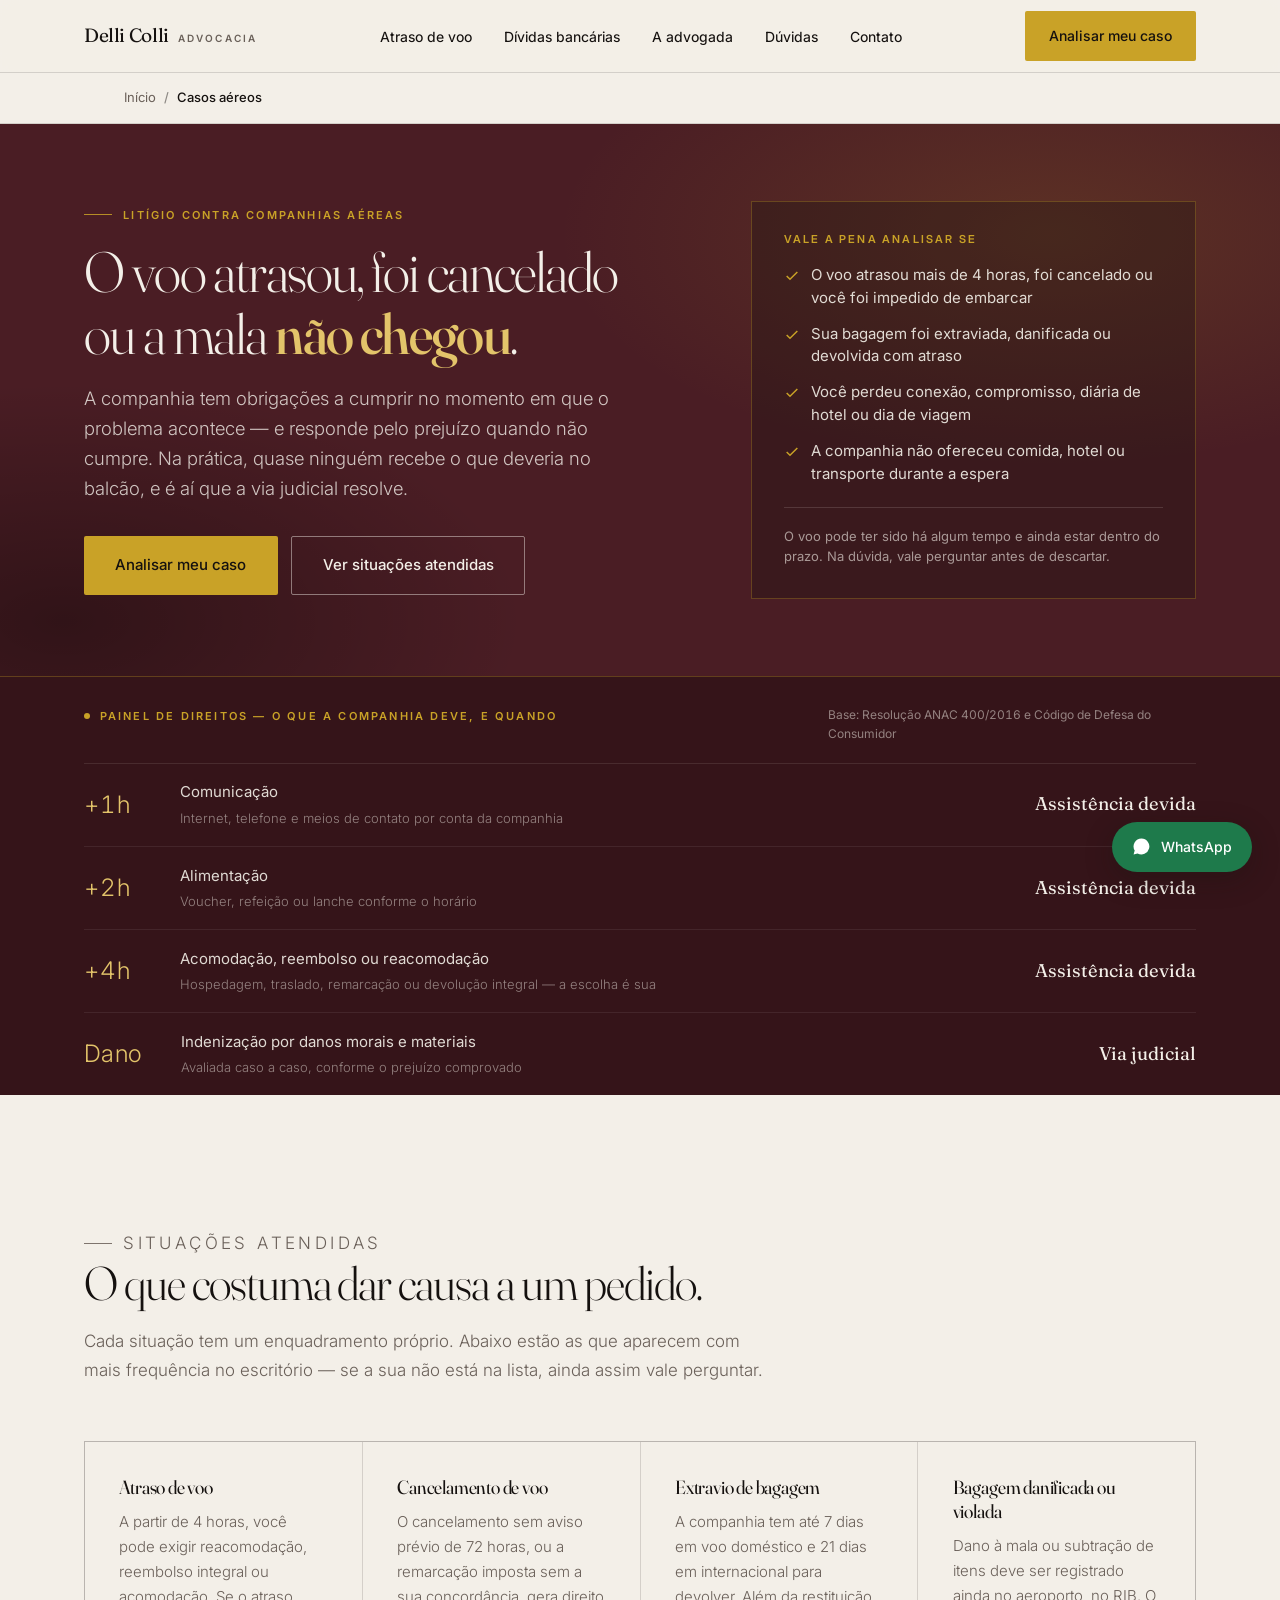
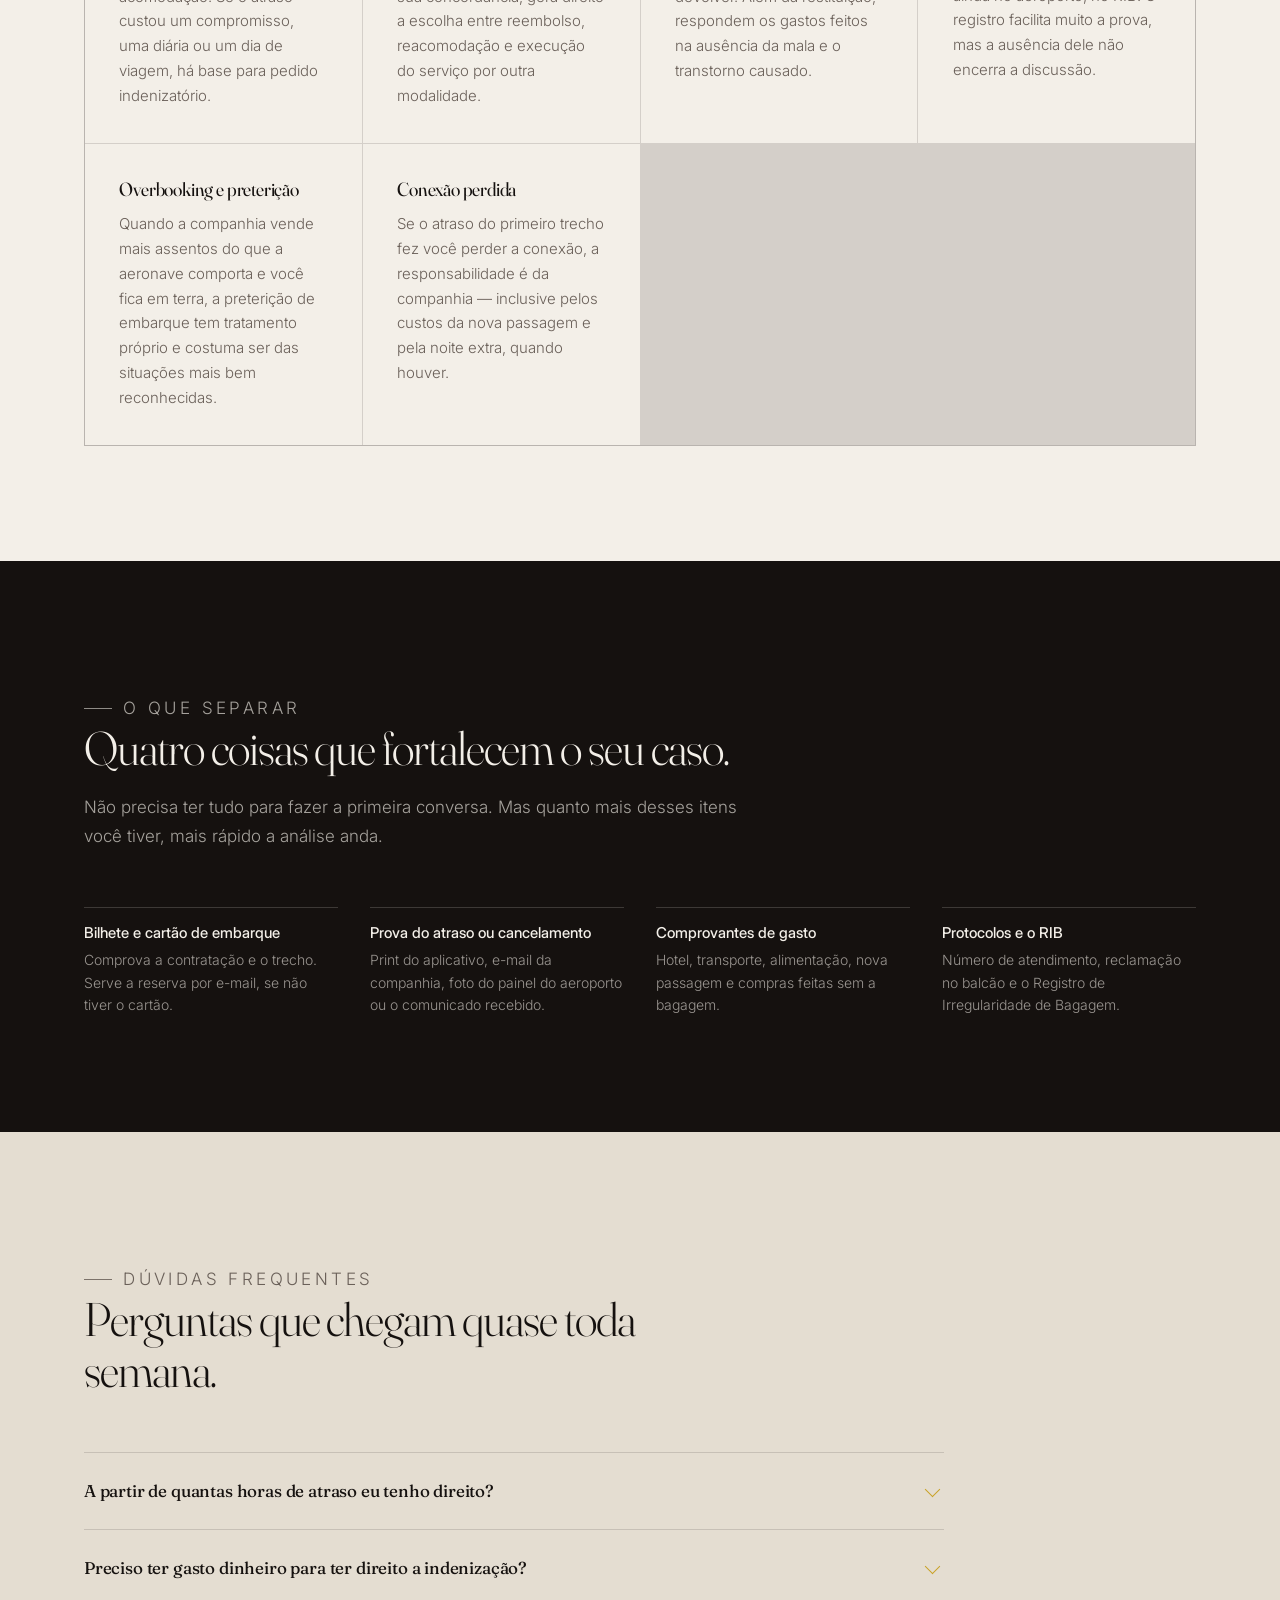
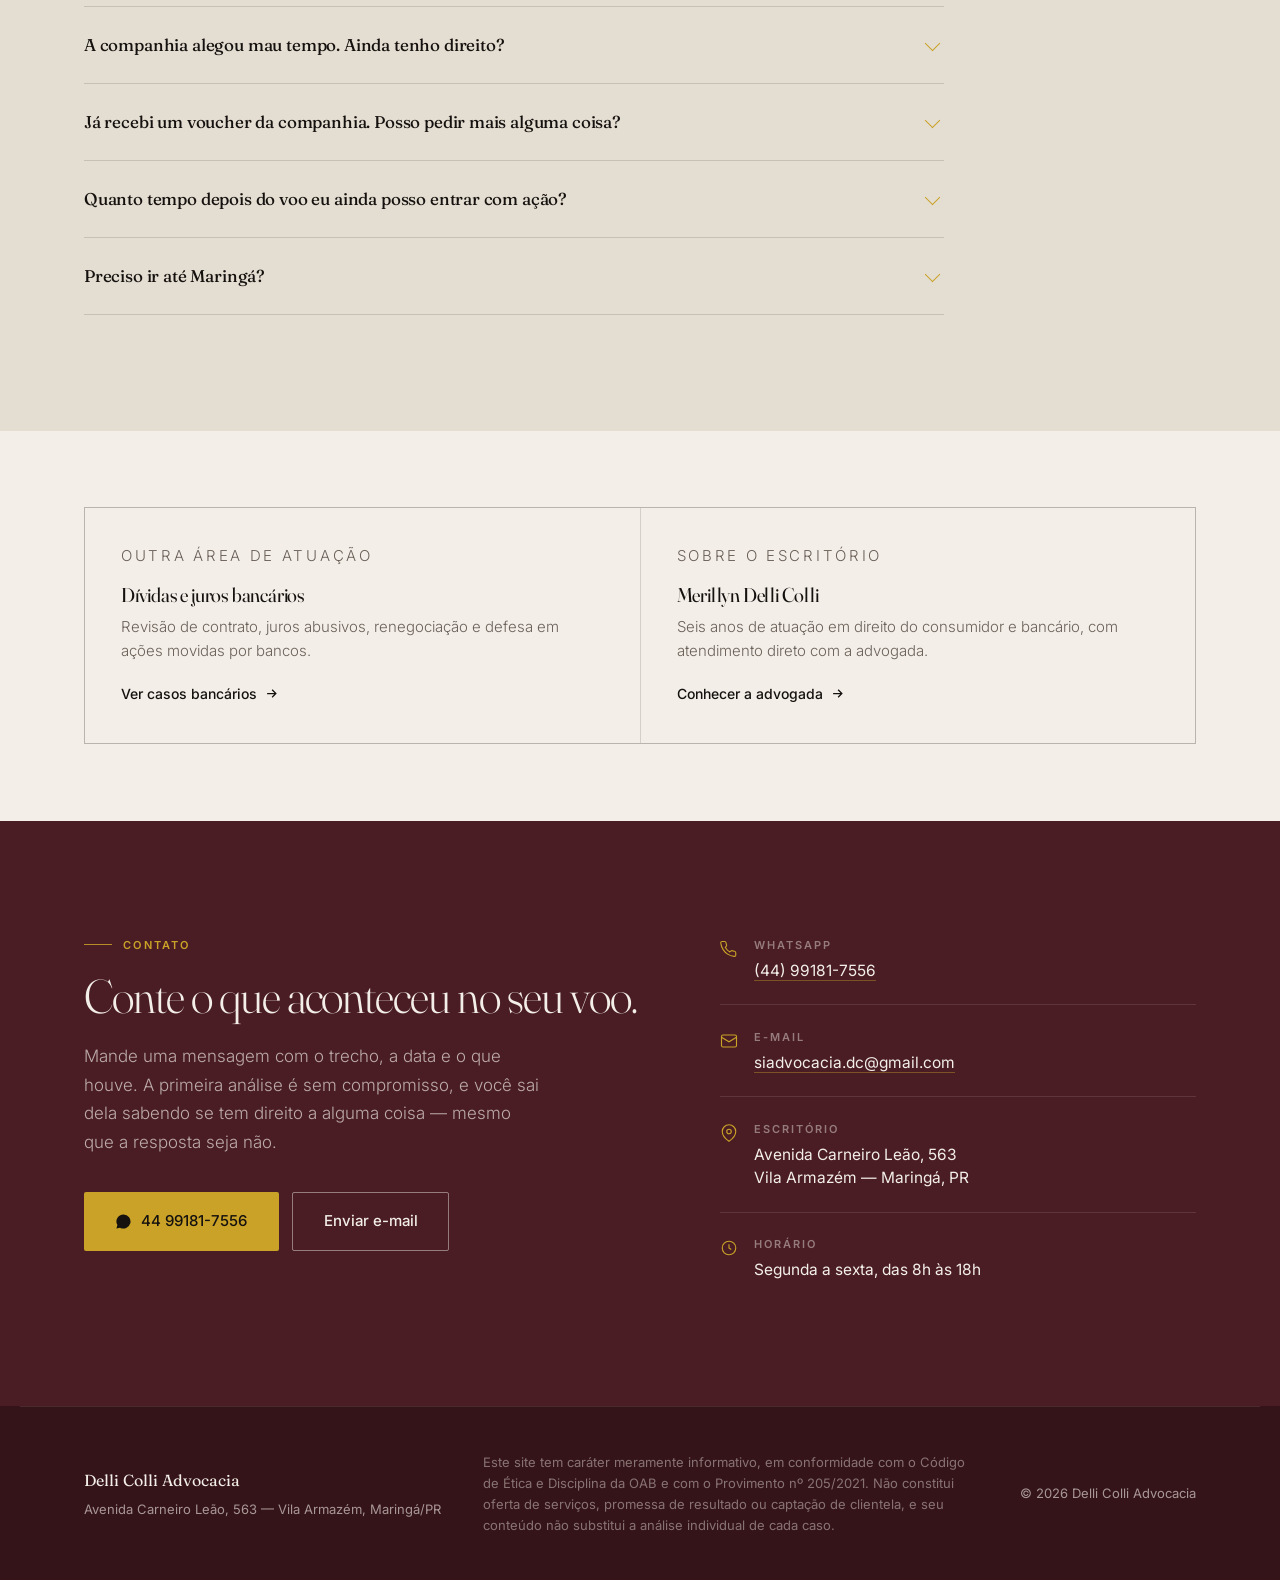
==== atraso-de-voo.html @ 61c3d4c2 "Site institucional Delli Colli Advocacia Site estático de três páginas, sem build e sem dependências" ====
<!DOCTYPE html>
<html lang="pt-BR">
<head>
<meta charset="utf-8">
<meta name="viewport" content="width=device-width, initial-scale=1">
<title>Indenização por Atraso de Voo e Bagagem Extraviada — Delli Colli Advocacia</title>
<meta name="description" content="Voo atrasado, cancelado, overbooking ou bagagem extraviada? Saiba a que você tem direito e como pedir indenização. Atendimento em todo o Brasil.">
<meta name="robots" content="index, follow">
<link rel="icon" type="image/svg+xml" href="assets/favicon.svg">
<link rel="canonical" href="https://dellicolliadvocacia.com.br/atraso-de-voo.html">

<meta property="og:type" content="website">
<meta property="og:locale" content="pt_BR">
<meta property="og:title" content="Indenização por Atraso de Voo — Delli Colli Advocacia">
<meta property="og:description" content="Voo atrasado, cancelado ou bagagem extraviada. Saiba a que você tem direito.">
<meta property="og:image" content="assets/merillyn-retrato.jpg">

<link rel="preconnect" href="https://fonts.googleapis.com">
<link rel="preconnect" href="https://fonts.gstatic.com" crossorigin>
<link href="https://fonts.googleapis.com/css2?family=Fraunces:ital,opsz,wght@0,9..144,300;0,400;0,500;0,600;1,9..144,400&family=Inter:wght@300;400;500;600&display=swap" rel="stylesheet">
<link rel="stylesheet" href="assets/style.css">

<script type="application/ld+json">
{
  "@context": "https://schema.org",
  "@type": "Service",
  "serviceType": "Indenização por atraso de voo, cancelamento e extravio de bagagem",
  "provider": {
    "@type": "LegalService",
    "name": "Delli Colli Advocacia",
    "telephone": "+5544991817556",
    "email": "siadvocacia.dc@gmail.com",
    "address": {
      "@type": "PostalAddress",
      "streetAddress": "Avenida Carneiro Leão, 563 — Vila Armazém",
      "addressLocality": "Maringá",
      "addressRegion": "PR",
      "addressCountry": "BR"
    }
  },
  "areaServed": "BR"
}
</script>
<script type="application/ld+json">
{
  "@context": "https://schema.org",
  "@type": "FAQPage",
  "mainEntity": [
    {"@type":"Question","name":"A partir de quantas horas de atraso eu tenho direito?",
     "acceptedAnswer":{"@type":"Answer","text":"A assistência material é escalonada: 1 hora para meios de comunicação, 2 horas para alimentação e 4 horas para acomodação, transporte, reembolso integral ou reacomodação, conforme a Resolução ANAC 400/2016."}},
    {"@type":"Question","name":"Preciso ter gasto dinheiro para ter direito a indenização?",
     "acceptedAnswer":{"@type":"Answer","text":"Não necessariamente. Gastos comprovados embasam o pedido de danos materiais, mas o dano moral é analisado pelo transtorno em si, como perda de compromisso, noite em aeroporto ou viagem encurtada."}},
    {"@type":"Question","name":"A companhia alegou mau tempo. Ainda tenho direito?",
     "acceptedAnswer":{"@type":"Answer","text":"A alegação de mau tempo não afasta automaticamente a responsabilidade. É preciso verificar se o aeroporto estava efetivamente fechado no período e se outras companhias operaram normalmente."}}
  ]
}
</script>
</head>
<body>

<a class="skip" href="#main">Ir para o conteúdo</a>

<!-- ============================ NAV ============================ -->
<header class="nav" id="nav">
  <div class="wrap nav__in">
    <a class="brand" href="index.html">
      <span class="brand__mark">Delli Colli</span>
      <span class="brand__sub">Advocacia</span>
    </a>

    <nav aria-label="Navegação principal">
      <ul class="nav__links" id="navLinks">
        <li><a href="atraso-de-voo.html" aria-current="page">Atraso de voo</a></li>
        <li><a href="dividas-bancarias.html">Dívidas bancárias</a></li>
        <li><a href="index.html#sobre">A advogada</a></li>
        <li><a href="#duvidas">Dúvidas</a></li>
        <li><a href="#contato">Contato</a></li>
      </ul>
    </nav>

    <a class="btn btn--brass nav__cta" href="https://wa.me/5544991817556?text=Ol%C3%A1%21%20Tive%20problema%20com%20um%20voo%20e%20gostaria%20de%20uma%20an%C3%A1lise." target="_blank" rel="noopener">Analisar meu caso</a>

    <button class="nav__toggle" id="navToggle" aria-expanded="false" aria-controls="navLinks">
      <svg width="16" height="16" viewBox="0 0 24 24" fill="none" stroke="currentColor" stroke-width="2" aria-hidden="true"><path d="M3 6h18M3 12h18M3 18h18"/></svg>
      Menu
    </button>
  </div>
</header>

<!-- ========================= TRILHA ========================= -->
<nav class="crumb" aria-label="Trilha de navegação">
  <div class="wrap">
    <ol>
      <li><a href="index.html">Início</a></li>
      <li aria-current="page">Casos aéreos</li>
    </ol>
  </div>
</nav>

<main id="main">

<!-- ========================== HERO ========================== -->
<section class="subhero">
  <div class="wrap subhero__in">
    <div>
      <p class="eyebrow">Litígio contra companhias aéreas</p>
      <h1>O voo atrasou, foi cancelado ou a mala <em>não chegou</em>.</h1>
      <p class="subhero__lede">
        A companhia tem obrigações a cumprir no momento em que o problema acontece —
        e responde pelo prejuízo quando não cumpre. Na prática, quase ninguém recebe
        o que deveria no balcão, e é aí que a via judicial resolve.
      </p>
      <div class="subhero__actions">
        <a class="btn btn--brass btn--lg" href="https://wa.me/5544991817556?text=Ol%C3%A1%21%20Tive%20problema%20com%20um%20voo%20e%20gostaria%20de%20uma%20an%C3%A1lise." target="_blank" rel="noopener">
          Analisar meu caso
        </a>
        <a class="btn btn--ghost-light btn--lg" href="#situacoes">Ver situações atendidas</a>
      </div>
    </div>

    <aside class="checkcard">
      <h2>Vale a pena analisar se</h2>
      <ul>
        <li>
          <svg viewBox="0 0 24 24" fill="none" stroke="currentColor" stroke-width="2.2" aria-hidden="true"><path d="M20 6 9 17l-5-5"/></svg>
          <span>O voo atrasou mais de 4 horas, foi cancelado ou você foi impedido de embarcar</span>
        </li>
        <li>
          <svg viewBox="0 0 24 24" fill="none" stroke="currentColor" stroke-width="2.2" aria-hidden="true"><path d="M20 6 9 17l-5-5"/></svg>
          <span>Sua bagagem foi extraviada, danificada ou devolvida com atraso</span>
        </li>
        <li>
          <svg viewBox="0 0 24 24" fill="none" stroke="currentColor" stroke-width="2.2" aria-hidden="true"><path d="M20 6 9 17l-5-5"/></svg>
          <span>Você perdeu conexão, compromisso, diária de hotel ou dia de viagem</span>
        </li>
        <li>
          <svg viewBox="0 0 24 24" fill="none" stroke="currentColor" stroke-width="2.2" aria-hidden="true"><path d="M20 6 9 17l-5-5"/></svg>
          <span>A companhia não ofereceu comida, hotel ou transporte durante a espera</span>
        </li>
      </ul>
      <p class="checkcard__foot">
        O voo pode ter sido há algum tempo e ainda estar dentro do prazo. Na dúvida,
        vale perguntar antes de descartar.
      </p>
    </aside>
  </div>
</section>

<!-- ==================== PAINEL DE DIREITOS ==================== -->
<section class="board" aria-labelledby="boardTitle">
  <div class="wrap board__in">
    <div class="board__head">
      <p class="board__title" id="boardTitle">Painel de direitos — o que a companhia deve, e quando</p>
      <p class="board__note">Base: Resolução ANAC 400/2016 e Código de Defesa do Consumidor</p>
    </div>
    <ul class="board__rows">
      <li class="board__row">
        <span class="board__time">+1h</span>
        <span class="board__what">Comunicação
          <small>Internet, telefone e meios de contato por conta da companhia</small>
        </span>
        <span class="board__val">Assistência devida</span>
      </li>
      <li class="board__row">
        <span class="board__time">+2h</span>
        <span class="board__what">Alimentação
          <small>Voucher, refeição ou lanche conforme o horário</small>
        </span>
        <span class="board__val">Assistência devida</span>
      </li>
      <li class="board__row">
        <span class="board__time">+4h</span>
        <span class="board__what">Acomodação, reembolso ou reacomodação
          <small>Hospedagem, traslado, remarcação ou devolução integral — a escolha é sua</small>
        </span>
        <span class="board__val">Assistência devida</span>
      </li>
      <li class="board__row">
        <span class="board__time">Dano</span>
        <span class="board__what">Indenização por danos morais e materiais
          <small>Avaliada caso a caso, conforme o prejuízo comprovado</small>
        </span>
        <span class="board__val">Via judicial</span>
      </li>
    </ul>
  </div>
</section>

<!-- ====================== SITUAÇÕES ====================== -->
<section class="section section--bone" id="situacoes">
  <div class="wrap">
    <div class="section__head reveal">
      <p class="eyebrow eyebrow--dark">Situações atendidas</p>
      <h2>O que costuma dar causa a um pedido.</h2>
      <p>
        Cada situação tem um enquadramento próprio. Abaixo estão as que aparecem com
        mais frequência no escritório — se a sua não está na lista, ainda assim vale perguntar.
      </p>
    </div>

    <div class="cases">
      <article class="case reveal">
        <h3>Atraso de voo</h3>
        <p>
          A partir de 4 horas, você pode exigir reacomodação, reembolso integral ou
          acomodação. Se o atraso custou um compromisso, uma diária ou um dia de
          viagem, há base para pedido indenizatório.
        </p>
      </article>
      <article class="case reveal">
        <h3>Cancelamento de voo</h3>
        <p>
          O cancelamento sem aviso prévio de 72 horas, ou a remarcação imposta sem a
          sua concordância, gera direito a escolha entre reembolso, reacomodação e
          execução do serviço por outra modalidade.
        </p>
      </article>
      <article class="case reveal">
        <h3>Extravio de bagagem</h3>
        <p>
          A companhia tem até 7 dias em voo doméstico e 21 dias em internacional para
          devolver. Além da restituição, respondem os gastos feitos na ausência da
          mala e o transtorno causado.
        </p>
      </article>
      <article class="case reveal">
        <h3>Bagagem danificada ou violada</h3>
        <p>
          Dano à mala ou subtração de itens deve ser registrado ainda no aeroporto,
          no RIB. O registro facilita muito a prova, mas a ausência dele não encerra
          a discussão.
        </p>
      </article>
      <article class="case reveal">
        <h3>Overbooking e preterição</h3>
        <p>
          Quando a companhia vende mais assentos do que a aeronave comporta e você
          fica em terra, a preterição de embarque tem tratamento próprio e costuma
          ser das situações mais bem reconhecidas.
        </p>
      </article>
      <article class="case reveal">
        <h3>Conexão perdida</h3>
        <p>
          Se o atraso do primeiro trecho fez você perder a conexão, a responsabilidade
          é da companhia — inclusive pelos custos da nova passagem e pela noite
          extra, quando houver.
        </p>
      </article>
    </div>
  </div>
</section>

<!-- ====================== DOCUMENTOS ====================== -->
<section class="section section--ink">
  <div class="wrap">
    <div class="section__head reveal">
      <p class="eyebrow">O que separar</p>
      <h2>Quatro coisas que fortalecem o seu caso.</h2>
      <p>
        Não precisa ter tudo para fazer a primeira conversa. Mas quanto mais desses
        itens você tiver, mais rápido a análise anda.
      </p>
    </div>

    <div class="docs">
      <article class="doc reveal">
        <h3>Bilhete e cartão de embarque</h3>
        <p>Comprova a contratação e o trecho. Serve a reserva por e-mail, se não tiver o cartão.</p>
      </article>
      <article class="doc reveal">
        <h3>Prova do atraso ou cancelamento</h3>
        <p>Print do aplicativo, e-mail da companhia, foto do painel do aeroporto ou o comunicado recebido.</p>
      </article>
      <article class="doc reveal">
        <h3>Comprovantes de gasto</h3>
        <p>Hotel, transporte, alimentação, nova passagem e compras feitas sem a bagagem.</p>
      </article>
      <article class="doc reveal">
        <h3>Protocolos e o RIB</h3>
        <p>Número de atendimento, reclamação no balcão e o Registro de Irregularidade de Bagagem.</p>
      </article>
    </div>
  </div>
</section>

<!-- ========================= DÚVIDAS ========================= -->
<section class="section section--dim" id="duvidas">
  <div class="wrap">
    <div class="section__head reveal">
      <p class="eyebrow eyebrow--dark">Dúvidas frequentes</p>
      <h2>Perguntas que chegam quase toda semana.</h2>
    </div>

    <div class="faq reveal">
      <details>
        <summary>A partir de quantas horas de atraso eu tenho direito?</summary>
        <div class="faq__a">
          <p>
            A assistência material é escalonada: a partir de 1 hora, meios de comunicação;
            a partir de 2 horas, alimentação; a partir de 4 horas, acomodação e transporte,
            além da opção entre reembolso integral e reacomodação em outro voo.
          </p>
          <p>
            A indenização por danos é discutida à parte e depende do prejuízo concreto
            que o atraso causou a você.
          </p>
        </div>
      </details>

      <details>
        <summary>Preciso ter gasto dinheiro para ter direito a indenização?</summary>
        <div class="faq__a">
          <p>
            Não necessariamente. Gastos comprovados embasam o pedido de danos materiais,
            mas o dano moral é analisado pelo transtorno em si — perder um compromisso,
            passar a noite no aeroporto, chegar com a viagem encurtada.
          </p>
        </div>
      </details>

      <details>
        <summary>A companhia alegou mau tempo. Ainda tenho direito?</summary>
        <div class="faq__a">
          <p>
            A alegação de mau tempo não afasta automaticamente a responsabilidade. É
            preciso verificar se o aeroporto estava de fato fechado naquele período e
            se as demais companhias operaram normalmente no mesmo horário.
          </p>
          <p>
            Essa checagem é feita na análise do caso, e com frequência a justificativa
            não se sustenta.
          </p>
        </div>
      </details>

      <details>
        <summary>Já recebi um voucher da companhia. Posso pedir mais alguma coisa?</summary>
        <div class="faq__a">
          <p>
            Em regra sim. O voucher costuma cobrir a assistência material devida no
            momento — alimentação, hotel —, o que é diferente da reparação pelo prejuízo
            que o problema causou. Aceitar o voucher não significa ter dado quitação.
          </p>
          <p>
            Já a assinatura de um termo de acordo é outra história, e vale levar o
            documento para a análise.
          </p>
        </div>
      </details>

      <details>
        <summary>Quanto tempo depois do voo eu ainda posso entrar com ação?</summary>
        <div class="faq__a">
          <p>
            O prazo varia conforme a natureza do voo e o fundamento do pedido — há
            entendimentos distintos para voos nacionais e internacionais, e alguns
            prazos são curtos.
          </p>
          <p>
            Na primeira conversa conseguimos dizer se o seu caso ainda está em tempo.
          </p>
        </div>
      </details>

      <details>
        <summary>Preciso ir até Maringá?</summary>
        <div class="faq__a">
          <p>
            Não. O escritório atende clientes de todo o Brasil e a maior parte dessas
            ações tramita de forma eletrônica. Documentos e assinaturas são resolvidos
            digitalmente.
          </p>
        </div>
      </details>
    </div>
  </div>
</section>

<!-- ===================== OUTRA ÁREA ===================== -->
<section class="section section--bone section--tight">
  <div class="wrap">
    <div class="swap reveal">
      <a href="dividas-bancarias.html">
        <p class="swap__tag">Outra área de atuação</p>
        <h3>Dívidas e juros bancários</h3>
        <p>
          Revisão de contrato, juros abusivos, renegociação e defesa em ações movidas
          por bancos.
        </p>
        <span class="swap__go">
          Ver casos bancários
          <svg viewBox="0 0 24 24" fill="none" stroke="currentColor" stroke-width="2" aria-hidden="true"><path d="M5 12h14M13 6l6 6-6 6"/></svg>
        </span>
      </a>
      <a href="index.html#sobre">
        <p class="swap__tag">Sobre o escritório</p>
        <h3>Merillyn Delli Colli</h3>
        <p>
          Seis anos de atuação em direito do consumidor e bancário, com atendimento
          direto com a advogada.
        </p>
        <span class="swap__go">
          Conhecer a advogada
          <svg viewBox="0 0 24 24" fill="none" stroke="currentColor" stroke-width="2" aria-hidden="true"><path d="M5 12h14M13 6l6 6-6 6"/></svg>
        </span>
      </a>
    </div>
  </div>
</section>

<!-- ========================= CONTATO ========================= -->
<section class="section" id="contato" style="background:var(--oxblood); color:var(--bone);">
  <div class="wrap contact">
    <div class="reveal">
      <p class="eyebrow">Contato</p>
      <h2>Conte o que aconteceu no seu voo.</h2>
      <p class="contact__lede">
        Mande uma mensagem com o trecho, a data e o que houve. A primeira análise é
        sem compromisso, e você sai dela sabendo se tem direito a alguma coisa — mesmo
        que a resposta seja não.
      </p>
      <div class="contact__actions">
        <a class="btn btn--brass btn--lg" href="https://wa.me/5544991817556?text=Ol%C3%A1%21%20Tive%20problema%20com%20um%20voo%20e%20gostaria%20de%20uma%20an%C3%A1lise." target="_blank" rel="noopener">
          <svg width="17" height="17" viewBox="0 0 24 24" fill="currentColor" aria-hidden="true"><path d="M17.5 14.4c-.3-.2-1.7-.9-2-1-.3-.1-.4-.1-.6.1-.2.3-.7.9-.8 1.1-.2.2-.3.2-.6.1-.3-.2-1.2-.5-2.3-1.4-.9-.8-1.4-1.7-1.6-2-.2-.3 0-.5.1-.6l.5-.5c.1-.2.2-.3.3-.5 0-.2 0-.4 0-.5 0-.2-.6-1.5-.9-2.1-.2-.5-.4-.4-.6-.4h-.5c-.2 0-.5.1-.7.3-.2.3-.9.9-.9 2.2s1 2.6 1.1 2.8c.1.2 2 3 4.7 4.1.7.3 1.2.5 1.6.6.7.2 1.3.2 1.8.1.5-.1 1.7-.7 1.9-1.4.2-.7.2-1.2.2-1.4-.1-.1-.3-.2-.5-.3M12 2a10 10 0 0 0-8.6 15.1L2 22l5-1.3A10 10 0 1 0 12 2Z"/></svg>
          44 99181-7556
        </a>
        <a class="btn btn--ghost-light btn--lg" href="mailto:siadvocacia.dc@gmail.com?subject=Caso%20de%20voo%20%E2%80%94%20an%C3%A1lise">
          Enviar e-mail
        </a>
      </div>
    </div>

    <div class="reveal">
      <dl class="details">
        <li>
          <svg viewBox="0 0 24 24" fill="none" stroke="currentColor" stroke-width="1.5" aria-hidden="true"><path d="M21 16.9v3a2 2 0 0 1-2.2 2 19.8 19.8 0 0 1-8.6-3.1 19.5 19.5 0 0 1-6-6A19.8 19.8 0 0 1 1 4.2 2 2 0 0 1 3 2h3a2 2 0 0 1 2 1.7c.1 1 .4 1.9.7 2.8a2 2 0 0 1-.5 2.1L7.1 9.9a16 16 0 0 0 6 6l1.3-1.1a2 2 0 0 1 2.1-.5c.9.3 1.8.6 2.8.7a2 2 0 0 1 1.7 2Z"/></svg>
          <div>
            <dt>WhatsApp</dt>
            <dd><a href="https://wa.me/5544991817556" target="_blank" rel="noopener">(44) 99181-7556</a></dd>
          </div>
        </li>
        <li>
          <svg viewBox="0 0 24 24" fill="none" stroke="currentColor" stroke-width="1.5" aria-hidden="true"><rect x="2" y="4" width="20" height="16" rx="2"/><path d="m22 7-10 6L2 7"/></svg>
          <div>
            <dt>E-mail</dt>
            <dd><a href="mailto:siadvocacia.dc@gmail.com">siadvocacia.dc@gmail.com</a></dd>
          </div>
        </li>
        <li>
          <svg viewBox="0 0 24 24" fill="none" stroke="currentColor" stroke-width="1.5" aria-hidden="true"><path d="M21 10c0 7-9 13-9 13s-9-6-9-13a9 9 0 0 1 18 0Z"/><circle cx="12" cy="10" r="3"/></svg>
          <div>
            <dt>Escritório</dt>
            <dd>Avenida Carneiro Leão, 563<br>Vila Armazém — Maringá, PR</dd>
          </div>
        </li>
        <li>
          <svg viewBox="0 0 24 24" fill="none" stroke="currentColor" stroke-width="1.5" aria-hidden="true"><circle cx="12" cy="12" r="9"/><path d="M12 7v5l3 2"/></svg>
          <div>
            <dt>Horário</dt>
            <dd>Segunda a sexta, das 8h às 18h</dd>
          </div>
        </li>
      </dl>
    </div>
  </div>
</section>

</main>

<footer class="footer">
  <div class="wrap footer__in">
    <div>
      <p><strong style="color:var(--bone);font-family:var(--display);font-weight:400;font-size:1rem;">Delli Colli Advocacia</strong></p>
      <p style="margin-top:.35rem;">Avenida Carneiro Leão, 563 — Vila Armazém, Maringá/PR</p>
    </div>
    <p class="footer__legal">
      Este site tem caráter meramente informativo, em conformidade com o Código de Ética
      e Disciplina da OAB e com o Provimento nº 205/2021. Não constitui oferta de
      serviços, promessa de resultado ou captação de clientela, e seu conteúdo não
      substitui a análise individual de cada caso.
    </p>
    <p>© <span id="ano">2026</span> Delli Colli Advocacia</p>
  </div>
</footer>

<a class="wa" href="https://wa.me/5544991817556?text=Ol%C3%A1%21%20Tive%20problema%20com%20um%20voo%20e%20gostaria%20de%20uma%20an%C3%A1lise."
   target="_blank" rel="noopener" aria-label="Conversar pelo WhatsApp">
  <svg viewBox="0 0 24 24" fill="currentColor" aria-hidden="true"><path d="M17.5 14.4c-.3-.2-1.7-.9-2-1-.3-.1-.4-.1-.6.1-.2.3-.7.9-.8 1.1-.2.2-.3.2-.6.1-.3-.2-1.2-.5-2.3-1.4-.9-.8-1.4-1.7-1.6-2-.2-.3 0-.5.1-.6l.5-.5c.1-.2.2-.3.3-.5 0-.2 0-.4 0-.5 0-.2-.6-1.5-.9-2.1-.2-.5-.4-.4-.6-.4h-.5c-.2 0-.5.1-.7.3-.2.3-.9.9-.9 2.2s1 2.6 1.1 2.8c.1.2 2 3 4.7 4.1.7.3 1.2.5 1.6.6.7.2 1.3.2 1.8.1.5-.1 1.7-.7 1.9-1.4.2-.7.2-1.2.2-1.4-.1-.1-.3-.2-.5-.3M12 2a10 10 0 0 0-8.6 15.1L2 22l5-1.3A10 10 0 1 0 12 2Z"/></svg>
  <span class="wa__text">WhatsApp</span>
</a>

<script src="assets/site.js"></script>
</body>
</html>
---- assets/style.css ----
/* ============================================================
   DELLI COLLI ADVOCACIA
   Paleta derivada das fotografias da advogada: o veludo oxblood
   do ambiente, a luz âmbar quente, o osso da camisa.
   ============================================================ */
:root{
  --ink:        #15110F;   /* texto principal, quase preto quente */
  --oxblood:    #4A1D24;   /* campo profundo — do veludo da foto */
  --oxblood-dp: #351419;   /* variação mais escura */
  --brass:      #C9A227;   /* latão — acento, réguas, numerais */
  --brass-soft: #E3C46A;
  --bone:       #F3EFE8;   /* fundo claro */
  --bone-dim:   #E4DDD1;
  --slate:      #6A6059;   /* texto secundário */
  --rule:       rgba(21,17,15,.14);

  --display: "Fraunces", "Iowan Old Style", Georgia, serif;
  --body:    "Inter", -apple-system, BlinkMacSystemFont, "Segoe UI", sans-serif;

  --gutter: clamp(1.25rem, 5vw, 5.5rem);
  --measure: 62ch;
}

*,*::before,*::after{ box-sizing:border-box; }

html{ scroll-behavior:smooth; -webkit-text-size-adjust:100%; }
@media (prefers-reduced-motion: reduce){
  html{ scroll-behavior:auto; }
  *,*::before,*::after{
    animation-duration:.01ms !important; animation-iteration-count:1 !important;
    transition-duration:.01ms !important; scroll-behavior:auto !important;
  }
}

body{
  margin:0;
  background:var(--bone);
  color:var(--ink);
  font-family:var(--body);
  font-size:clamp(1rem, .96rem + .2vw, 1.0625rem);
  line-height:1.65;
  font-weight:400;
  -webkit-font-smoothing:antialiased;
  overflow-x:hidden;
}

img{ max-width:100%; display:block; }

h1,h2,h3{
  font-family:var(--display);
  font-weight:400;
  line-height:1.08;
  letter-spacing:-.015em;
  margin:0;
  font-variation-settings:"opsz" 110;
}

a{ color:inherit; }

:focus-visible{
  outline:2.5px solid var(--brass);
  outline-offset:3px;
  border-radius:2px;
}

.wrap{ max-width:1240px; margin-inline:auto; padding-inline:var(--gutter); }

/* Eyebrow: rótulo tipográfico usado para orientar o leitor */
.eyebrow{
  font-family:var(--body);
  font-size:.6875rem;
  font-weight:600;
  letter-spacing:.2em;
  text-transform:uppercase;
  color:var(--brass);
  margin:0 0 1.1rem;
  display:flex;
  align-items:center;
  gap:.7rem;
}
.eyebrow::before{
  content:""; width:28px; height:1px; background:currentColor; flex:none; opacity:.85;
}
.eyebrow--dark{ color:#9A7B1E; }

/* ---------- Skip link ---------- */
.skip{
  position:absolute; left:-9999px; top:0; z-index:200;
  background:var(--ink); color:var(--bone); padding:.85rem 1.3rem;
  font-size:.875rem; font-weight:500;
}
.skip:focus{ left:.5rem; top:.5rem; }

/* ============================================================
   NAV
   ============================================================ */
.nav{
  position:sticky; top:0; z-index:100;
  background:rgba(243,239,232,.93);
  backdrop-filter:saturate(180%) blur(14px);
  -webkit-backdrop-filter:saturate(180%) blur(14px);
  border-bottom:1px solid var(--rule);
}
.nav__in{
  display:flex; align-items:center; justify-content:space-between;
  gap:1.5rem; min-height:72px;
}
.brand{ text-decoration:none; display:flex; align-items:baseline; gap:.55rem; }
.brand__mark{
  font-family:var(--display);
  font-size:1.2rem; letter-spacing:-.02em; white-space:nowrap;
}
.brand__sub{
  font-size:.625rem; letter-spacing:.22em; text-transform:uppercase;
  color:var(--slate); font-weight:600;
}
.nav__links{ display:flex; gap:2rem; list-style:none; margin:0; padding:0; }
.nav__links a{
  text-decoration:none; font-size:.875rem; font-weight:450;
  color:var(--ink); padding-block:.4rem; position:relative; white-space:nowrap;
}
.nav__links a::after{
  content:""; position:absolute; left:0; right:0; bottom:0;
  height:1.5px; background:var(--brass);
  transform:scaleX(0); transform-origin:left;
  transition:transform .3s cubic-bezier(.4,0,.2,1);
}
.nav__links a:hover::after, .nav__links a:focus-visible::after{ transform:scaleX(1); }

.btn{
  display:inline-flex; align-items:center; justify-content:center; gap:.55rem;
  font-family:var(--body); font-size:.875rem; font-weight:500;
  padding:.78rem 1.45rem; border-radius:2px; border:1px solid transparent;
  text-decoration:none; cursor:pointer; white-space:nowrap;
  transition:background .25s, color .25s, border-color .25s, transform .15s;
}
.btn--brass{ background:var(--brass); color:var(--ink); }
.btn--brass:hover{ background:var(--brass-soft); transform:translateY(-1px); }
.btn--ghost{ border-color:currentColor; color:inherit; background:transparent; }
.btn--ghost:hover{ background:var(--ink); color:var(--bone); border-color:var(--ink); }
.btn--ghost-light{ border-color:rgba(243,239,232,.45); color:var(--bone); }
.btn--ghost-light:hover{ background:var(--bone); color:var(--oxblood); border-color:var(--bone); }
.btn--lg{ padding:1rem 1.9rem; font-size:.9375rem; }

.nav__cta{ display:inline-flex; }
.nav__toggle{ display:none; }

@media (max-width:900px){
  .nav__links, .nav__cta{ display:none; }
  .nav__toggle{
    display:inline-flex; align-items:center; gap:.5rem;
    background:none; border:1px solid var(--rule); border-radius:2px;
    padding:.55rem .85rem; font-family:var(--body); font-size:.8125rem;
    font-weight:500; color:var(--ink); cursor:pointer;
  }
  .nav--open .nav__links{
    display:flex; flex-direction:column; gap:0;
    position:absolute; left:0; right:0; top:100%;
    background:var(--bone); border-bottom:1px solid var(--rule);
    padding:.5rem var(--gutter) 1.5rem;
  }
  .nav--open .nav__links li{ border-top:1px solid var(--rule); }
  .nav--open .nav__links a{ display:block; padding:1rem 0; font-size:1rem; }
  .nav--open .nav__cta{ display:inline-flex; margin-top:1rem; }
  .nav--open .nav__links a::after{ display:none; }
}

/* ============================================================
   HERO — campo oxblood, retrato assimétrico, régua de latão
   ============================================================ */
.hero{
  background:var(--oxblood);
  color:var(--bone);
  position:relative;
  overflow:hidden;
}
/* luz âmbar ambiente, ecoando a iluminação da fotografia */
.hero::before{
  content:""; position:absolute; inset:0; pointer-events:none;
  background:
    radial-gradient(60% 50% at 78% 28%, rgba(201,162,39,.16), transparent 70%),
    radial-gradient(45% 55% at 8% 85%, rgba(0,0,0,.35), transparent 72%);
}
.hero__in{
  position:relative; z-index:2;
  display:grid;
  grid-template-columns:minmax(0,1.08fr) minmax(0,.92fr);
  gap:clamp(2rem,5vw,4.5rem);
  align-items:center;
  min-width:0;
  padding-block:clamp(2.5rem,4.5vw,4rem) 0;
}
.hero__copy{ padding-bottom:clamp(3.5rem,7vw,6rem); min-width:0; }

.hero h1{
  font-size:clamp(2.5rem, 5.4vw, 4.05rem);
  font-weight:300;
  letter-spacing:-.028em;
  margin-bottom:1.5rem;
  font-variation-settings:"opsz" 144;
  text-wrap:balance;
  max-width:14ch;
}
.hero h1 em{
  font-style:normal;
  color:var(--brass-soft);
  font-weight:500;
}
.hero__lede{
  font-size:clamp(1.0625rem,1.6vw,1.1875rem);
  line-height:1.62;
  color:rgba(243,239,232,.8);
  max-width:48ch;
  margin:0 0 2.2rem;
  font-weight:300;
}
.hero__actions{ display:flex; flex-wrap:wrap; gap:.85rem; }

/* micro-aviso de custo zero inicial */
.hero__note{
  margin-top:1.6rem; font-size:.8125rem; color:rgba(243,239,232,.55);
  display:flex; align-items:center; gap:.5rem;
}

/* --- Retrato --- */
.hero__portrait{
  position:relative;
  align-self:end;
  margin:0;              /* zera a margem padrão de <figure> */
  min-width:0;
  max-width:100%;
  min-height:clamp(380px, 56vw, 640px);
}
.hero__portrait img{
  width:100%; height:100%;
  min-height:clamp(380px, 56vw, 640px);
  object-fit:cover;
  object-position:50% 12%;
  filter:contrast(1.04) saturate(.94);
  -webkit-mask-image:
    linear-gradient(to bottom, #000 68%, transparent 99%),
    linear-gradient(to right, transparent 0%, #000 20%, #000 88%, transparent 100%);
  -webkit-mask-composite:source-in;
  mask-image:
    linear-gradient(to bottom, #000 68%, transparent 99%),
    linear-gradient(to right, transparent 0%, #000 20%, #000 88%, transparent 100%);
  mask-composite:intersect;
}
/* régua de latão atravessando o retrato — o risco assimétrico */
.hero__rule{
  position:absolute; left:-42%; right:-6%; bottom:26%;
  height:1px; z-index:3; pointer-events:none;
  /* esmaece nas pontas: a régua atravessa o retrato em vez de encostar nele */
  background:linear-gradient(to right,
    transparent 0%, var(--brass) 14%, var(--brass) 86%, transparent 100%);
  opacity:.75;
}
.hero__rule::after{
  content:""; position:absolute; right:6%; top:-3px;
  width:7px; height:7px; background:var(--brass); border-radius:50%;
  box-shadow:0 0 12px rgba(201,162,39,.65);
}

@media (max-width:860px){
  .hero__in{
    grid-template-columns:minmax(0,1fr);
    padding-block:clamp(2rem,6vw,3rem) 0;
  }
  .hero h1{ max-width:none; }
  .hero__copy{ min-width:0; }
  .hero__copy{ padding-bottom:2.5rem; }
  .hero__portrait{ min-height:400px; order:-1; width:100%; }
  .hero__portrait img{ min-height:420px; object-position:50% 14%; }
  .hero__rule{ display:none; }
}

/* ============================================================
   PAINEL DE PARTIDA — elemento-assinatura
   Reenquadra o atraso como prazo de direito.
   ============================================================ */
.board{
  background:var(--oxblood-dp);
  color:var(--bone);
  border-top:1px solid rgba(201,162,39,.3);
  position:relative; z-index:4;
}
.board__in{ padding-block:0; }
.board__head{
  display:flex; align-items:baseline; justify-content:space-between;
  gap:1rem; flex-wrap:wrap;
  padding-block:1.15rem;
  border-bottom:1px solid rgba(243,239,232,.1);
}
.board__title{
  font-family:var(--body); font-size:.6875rem; font-weight:600;
  letter-spacing:.2em; text-transform:uppercase; color:var(--brass);
  display:flex; align-items:center; gap:.6rem;
}
.board__title::before{
  content:""; width:6px; height:6px; border-radius:50%;
  background:var(--brass); flex:none;
  animation:blip 2.4s ease-in-out infinite;
}
@keyframes blip{ 0%,100%{opacity:1} 50%{opacity:.25} }
.board__note{
  font-size:.75rem; color:rgba(243,239,232,.5); font-variant-numeric:tabular-nums;
  margin:0; max-width:46ch;
}

.board__rows{ list-style:none; margin:0; padding:0; }
.board__row{
  display:grid;
  grid-template-columns:minmax(58px,auto) minmax(0,1fr) minmax(0,auto);
  gap:clamp(.75rem,3vw,2.5rem);
  align-items:center;
  padding-block:1.05rem;
  border-bottom:1px solid rgba(243,239,232,.08);
}
.board__row:last-child{ border-bottom:0; }
.board__time{
  font-family:var(--body); font-variant-numeric:tabular-nums;
  font-size:clamp(1.15rem,2.4vw,1.5rem); font-weight:300;
  color:var(--brass-soft); letter-spacing:.02em; white-space:nowrap;
}
.board__what{ font-size:.9375rem; color:rgba(243,239,232,.9); font-weight:400; }
.board__what small{
  display:block; font-size:.8125rem; color:rgba(243,239,232,.5);
  margin-top:.15rem; font-weight:300;
}
.board__val{
  font-family:var(--display); font-size:clamp(.95rem,2vw,1.15rem);
  color:var(--bone); white-space:nowrap; text-align:right;
}
@media (max-width:640px){
  .board__row{ grid-template-columns:auto 1fr; row-gap:.3rem; }
  .board__val{ grid-column:2; text-align:left; font-size:1rem; color:var(--brass-soft); }
}

/* ============================================================
   SEÇÕES GERAIS
   ============================================================ */
.section{ padding-block:clamp(4.5rem,9vw,7.5rem); }
.section--tight{ padding-block:clamp(3.5rem,6vw,5rem); }
.section--bone{ background:var(--bone); }
.section--dim{ background:var(--bone-dim); }
.section--ink{ background:var(--ink); color:var(--bone); }

.section__head{ max-width:var(--measure); margin-bottom:clamp(2.5rem,4.5vw,3.5rem); }
.section__head h2{
  font-size:clamp(1.95rem,4.1vw,2.95rem);
  font-weight:300;
  letter-spacing:-.022em;
}
.section__head p{
  margin:1.15rem 0 0; color:var(--slate); font-size:1.0625rem;
  line-height:1.7; font-weight:300;
}
.section--ink .section__head p{ color:rgba(243,239,232,.65); }

/* ============================================================
   ÁREAS DE ATUAÇÃO
   ============================================================ */
.areas{
  display:grid;
  grid-template-columns:repeat(auto-fit, minmax(290px,1fr));
  gap:1px;
  background:var(--rule);
  border:1px solid var(--rule);
}
.area{
  background:var(--bone);
  padding:clamp(1.75rem,3vw,2.5rem);
  display:flex; flex-direction:column; gap:.9rem;
  transition:background .3s;
  position:relative;
}
.area:hover{ background:#FFFDF8; }
.area__tag{
  font-size:.625rem; font-weight:600; letter-spacing:.18em;
  text-transform:uppercase; color:var(--brass);
}
.area h3{
  font-size:1.3rem; font-weight:400; letter-spacing:-.01em; line-height:1.22;
}
.area p{
  margin:0; font-size:.9375rem; color:var(--slate); line-height:1.65;
  font-weight:300; flex:1;
}
.area__list{
  list-style:none; margin:.2rem 0 0; padding:0;
  display:flex; flex-direction:column; gap:.5rem;
}
.area__list li{
  font-size:.875rem; color:var(--ink); padding-left:1.1rem; position:relative;
  font-weight:400;
}
.area__list li::before{
  content:""; position:absolute; left:0; top:.6em;
  width:5px; height:1px; background:var(--brass);
}
/* destaque do carro-chefe */
.area--lead{ background:var(--oxblood); color:var(--bone); }
.area--lead:hover{ background:#52222A; }
.area--lead p{ color:rgba(243,239,232,.72); }
.area--lead .area__list li{ color:rgba(243,239,232,.92); }
.area--lead .area__tag{ color:var(--brass-soft); }

/* ============================================================
   SOBRE — segunda fotografia
   ============================================================ */
.about{
  display:grid;
  grid-template-columns:minmax(0,.85fr) minmax(0,1.15fr);
  gap:clamp(2rem,6vw,5rem);
  align-items:center;
}
.about__figure{ position:relative; isolation:isolate; margin:0; }
.about__figure img{
  width:100%; aspect-ratio:3/4; object-fit:cover; object-position:50% 22%;
  max-height:600px;
  filter:contrast(1.03) saturate(.95);
}
/* moldura de latão deslocada — ecoa a régua do hero */
.about__figure::after{
  content:""; position:absolute; inset:auto -16px -16px auto;
  width:58%; height:52%; border:1px solid var(--brass);
  opacity:.55; z-index:-1; pointer-events:none;
}
.about__figure img{ position:relative; z-index:1; }
.about__body h2{
  font-size:clamp(1.95rem,4vw,2.8rem); font-weight:300; letter-spacing:-.022em;
  margin-bottom:1.4rem;
}
.about__body p{
  color:var(--slate); line-height:1.75; font-weight:300;
  max-width:var(--measure); margin:0 0 1.1rem;
}
.about__body p strong{ color:var(--ink); font-weight:500; }

.about__stats{
  display:flex; flex-wrap:wrap; gap:clamp(1.5rem,4vw,3rem);
  margin-top:2.2rem; padding-top:2.2rem; border-top:1px solid var(--rule);
}
.stat__num{
  font-family:var(--display); font-size:clamp(2rem,4vw,2.6rem);
  font-weight:300; line-height:1; letter-spacing:-.03em;
  display:flex; align-items:baseline; gap:.1em;
}
.stat__num span{ font-size:.5em; color:var(--brass); }
.stat__label{
  font-size:.75rem; letter-spacing:.14em; text-transform:uppercase;
  color:var(--slate); margin-top:.55rem; font-weight:500;
}
.about__sig{
  margin-top:2rem; font-family:var(--display); font-style:italic;
  font-size:1.0625rem; color:var(--ink);
}
.about__sig small{
  display:block; font-family:var(--body); font-style:normal;
  font-size:.75rem; letter-spacing:.14em; text-transform:uppercase;
  color:var(--slate); margin-top:.45rem; font-weight:500;
}

@media (max-width:860px){
  .about{ grid-template-columns:1fr; gap:2.5rem; }
  .about__figure{ max-width:380px; }
}

/* ============================================================
   COMO FUNCIONA — sequência real, logo numerada
   ============================================================ */
.steps{
  display:grid; grid-template-columns:repeat(auto-fit,minmax(230px,1fr));
  gap:clamp(1.5rem,3vw,2.5rem);
  counter-reset:step;
}
.step{ position:relative; padding-top:2.6rem; }
.step::before{
  counter-increment:step; content:counter(step,decimal-leading-zero);
  position:absolute; top:0; left:0;
  font-family:var(--body); font-size:.75rem; font-weight:600;
  letter-spacing:.16em; color:var(--brass);
}
.step::after{
  content:""; position:absolute; top:1.5rem; left:0; right:0;
  height:1px; background:rgba(243,239,232,.14);
}
.step h3{
  font-size:1.2rem; font-weight:400; margin-bottom:.7rem; letter-spacing:-.01em;
}
.step p{
  margin:0; font-size:.9375rem; color:rgba(243,239,232,.62);
  line-height:1.68; font-weight:300;
}

/* ============================================================
   CONFIANÇA — prova social em conformidade com o Prov. 205/2021
   ============================================================ */
.trust{
  display:grid; grid-template-columns:repeat(auto-fit,minmax(260px,1fr));
  gap:1px; background:var(--rule); border:1px solid var(--rule);
}
.trust__item{ background:var(--bone); padding:clamp(1.6rem,3vw,2.2rem); }
.trust__item h3{
  font-size:1.0625rem; font-weight:500; font-family:var(--body);
  margin-bottom:.6rem; letter-spacing:-.005em;
}
.trust__item p{
  margin:0; font-size:.9375rem; color:var(--slate); line-height:1.65; font-weight:300;
}
.trust__icon{
  width:26px; height:26px; margin-bottom:1rem; color:var(--brass);
}

/* ============================================================
   FAQ
   ============================================================ */
.faq{ max-width:860px; border-top:1px solid var(--rule); }
.faq details{ border-bottom:1px solid var(--rule); }
.faq summary{
  cursor:pointer; list-style:none; padding:1.5rem 2.5rem 1.5rem 0;
  font-size:1.0625rem; font-weight:450; position:relative;
  font-family:var(--display); letter-spacing:-.01em;
}
.faq summary::-webkit-details-marker{ display:none; }
.faq summary::after{
  content:""; position:absolute; right:.4rem; top:50%;
  width:11px; height:11px; margin-top:-7px;
  border-right:1.5px solid var(--brass); border-bottom:1.5px solid var(--brass);
  transform:rotate(45deg); transition:transform .3s;
}
.faq details[open] summary::after{ transform:rotate(-135deg); margin-top:-3px; }
.faq summary:hover{ color:var(--oxblood); }
.faq__a{
  padding:0 2.5rem 1.75rem 0; color:var(--slate);
  line-height:1.72; font-weight:300; font-size:.9688rem;
  max-width:var(--measure);
}
.faq__a p{ margin:0 0 .9rem; }
.faq__a p:last-child{ margin-bottom:0; }

/* ============================================================
   CONTATO
   ============================================================ */
.contact{
  display:grid; grid-template-columns:minmax(0,1fr) minmax(0,.85fr);
  gap:clamp(2.5rem,6vw,5rem);
}
.contact h2{
  font-size:clamp(1.95rem,4.1vw,2.95rem); font-weight:300;
  letter-spacing:-.022em; margin-bottom:1.2rem;
}
.contact__lede{
  color:rgba(243,239,232,.68); line-height:1.7; font-weight:300;
  max-width:46ch; margin:0 0 2.2rem;
}
.contact__actions{ display:flex; flex-wrap:wrap; gap:.85rem; margin-bottom:2.5rem; }

.details{ list-style:none; margin:0; padding:0; display:grid; gap:1.4rem; }
.details li{
  display:grid; grid-template-columns:auto 1fr; gap:1rem; align-items:start;
  padding-bottom:1.4rem; border-bottom:1px solid rgba(243,239,232,.12);
}
.details li:last-child{ border-bottom:0; padding-bottom:0; }
.details svg{ width:18px; height:18px; color:var(--brass); margin-top:.28rem; flex:none; }
.details dt{
  font-size:.6875rem; letter-spacing:.18em; text-transform:uppercase;
  color:rgba(243,239,232,.45); font-weight:600; margin-bottom:.3rem;
}
.details dd{ margin:0; font-size:.9688rem; color:var(--bone); line-height:1.5; }
.details a{ text-decoration:none; border-bottom:1px solid rgba(201,162,39,.4); transition:border-color .25s; }
.details a:hover{ border-color:var(--brass); }

@media (max-width:860px){ .contact{ grid-template-columns:1fr; } }

/* ============================================================
   RODAPÉ
   ============================================================ */
.footer{ background:var(--oxblood-dp); color:rgba(243,239,232,.6); }
.footer__in{
  padding-block:2.8rem;
  display:flex; flex-wrap:wrap; gap:1.5rem 2.5rem;
  align-items:center; justify-content:space-between;
  border-top:1px solid rgba(243,239,232,.1);
}
.footer p{ margin:0; font-size:.8125rem; line-height:1.6; }
.footer a{ color:rgba(243,239,232,.8); text-decoration:none; }
.footer a:hover{ color:var(--brass-soft); }
.footer__legal{ max-width:62ch; font-size:.75rem; opacity:.72; }

/* ============================================================
   WHATSAPP FLUTUANTE
   ============================================================ */
.wa{
  position:fixed; right:clamp(1rem,3vw,1.75rem); bottom:clamp(1rem,3vw,1.75rem);
  z-index:90;
  display:inline-flex; align-items:center; gap:.6rem;
  background:#1E7A4B; color:#fff; text-decoration:none;
  padding:.85rem 1.25rem; border-radius:100px;
  font-size:.875rem; font-weight:500;
  box-shadow:0 8px 28px rgba(21,17,15,.28);
  transition:transform .22s, box-shadow .22s;
}
.wa:hover{ transform:translateY(-2px); box-shadow:0 12px 34px rgba(21,17,15,.34); }
.wa svg{ width:19px; height:19px; flex:none; }
@media (max-width:560px){
  .wa__text{
    position:absolute; width:1px; height:1px; overflow:hidden;
    clip:rect(0 0 0 0); white-space:nowrap;
  }
  .wa{ padding:.95rem; border-radius:50%; }
}

/* ============================================================
   REVELAÇÃO AO ROLAR
   ============================================================ */
.reveal{ opacity:0; transform:translateY(16px); }
.reveal.is-in{
  opacity:1; transform:none;
  transition:opacity .75s cubic-bezier(.22,.61,.36,1), transform .75s cubic-bezier(.22,.61,.36,1);
}
@media (prefers-reduced-motion: reduce){
  .reveal{ opacity:1; transform:none; }
}

/* ============================================================
   PÁGINAS INTERNAS (aéreo / bancário)
   ============================================================ */

/* --- Hero interno: mais curto que o da home, sem retrato --- */
.subhero{
  background:var(--oxblood); color:var(--bone);
  position:relative; overflow:hidden;
}
.subhero::before{
  content:""; position:absolute; inset:0; pointer-events:none;
  background:
    radial-gradient(55% 60% at 82% 20%, rgba(201,162,39,.15), transparent 70%),
    radial-gradient(50% 60% at 5% 90%, rgba(0,0,0,.34), transparent 72%);
}
.subhero__in{
  position:relative; z-index:2;
  padding-block:clamp(3rem,6vw,5.25rem);
  display:grid; grid-template-columns:minmax(0,1.15fr) minmax(0,.85fr);
  gap:clamp(2rem,5vw,4rem); align-items:center;
}
.subhero h1{
  font-size:clamp(2.3rem,4.8vw,3.55rem);
  font-weight:300; letter-spacing:-.028em;
  margin-bottom:1.25rem; text-wrap:balance;
  font-variation-settings:"opsz" 144;
}
.subhero h1 em{ font-style:normal; color:var(--brass-soft); font-weight:500; }
.subhero__lede{
  font-size:clamp(1.0313rem,1.5vw,1.1563rem); line-height:1.62;
  color:rgba(243,239,232,.8); max-width:52ch; margin:0 0 2rem; font-weight:300;
}
.subhero__actions{ display:flex; flex-wrap:wrap; gap:.85rem; }

/* Cartão de checagem rápida ao lado do hero interno */
.checkcard{
  background:rgba(21,17,15,.3);
  border:1px solid rgba(201,162,39,.3);
  padding:clamp(1.5rem,2.6vw,2rem);
}
.checkcard h2{
  font-family:var(--body); font-size:.6875rem; font-weight:600;
  letter-spacing:.2em; text-transform:uppercase; color:var(--brass);
  margin:0 0 1.15rem;
}
.checkcard ul{ list-style:none; margin:0; padding:0; display:grid; gap:.85rem; }
.checkcard li{
  display:grid; grid-template-columns:auto 1fr; gap:.7rem;
  font-size:.9375rem; line-height:1.5; color:rgba(243,239,232,.9);
}
.checkcard svg{ width:16px; height:16px; color:var(--brass); margin-top:.25rem; flex:none; }
.checkcard__foot{
  margin:1.4rem 0 0; padding-top:1.1rem;
  border-top:1px solid rgba(243,239,232,.14);
  font-size:.8125rem; color:rgba(243,239,232,.6); line-height:1.55;
}
@media (max-width:860px){
  .subhero__in{ grid-template-columns:minmax(0,1fr); }
}

/* --- Trilha de navegação --- */
.crumb{ background:var(--bone); border-bottom:1px solid var(--rule); }
.crumb ol{
  list-style:none; margin:0; padding-block:.9rem;
  display:flex; flex-wrap:wrap; align-items:center; gap:.5rem;
  font-size:.8125rem; color:var(--slate);
}
.crumb a{ color:var(--slate); text-decoration:none; }
.crumb a:hover{ color:var(--ink); }
.crumb li+li::before{ content:"/"; margin-right:.5rem; opacity:.45; }
.crumb [aria-current]{ color:var(--ink); font-weight:500; }

/* --- Grade de situações atendidas --- */
.cases{
  display:grid; grid-template-columns:repeat(auto-fit,minmax(265px,1fr));
  gap:1px; background:var(--rule); border:1px solid var(--rule);
}
.case{ background:var(--bone); padding:clamp(1.6rem,2.8vw,2.15rem); }
.case h3{
  font-size:1.1875rem; font-weight:400; letter-spacing:-.01em;
  margin-bottom:.65rem; line-height:1.25;
}
.case p{ margin:0; font-size:.9375rem; color:var(--slate); line-height:1.65; font-weight:300; }

/* --- Faixa de documentos --- */
.docs{
  display:grid; grid-template-columns:repeat(auto-fit,minmax(215px,1fr));
  gap:clamp(1.25rem,2.6vw,2rem);
}
.doc{
  padding-top:1.1rem; border-top:1px solid rgba(243,239,232,.18);
}
.doc h3{
  font-family:var(--body); font-size:.9375rem; font-weight:500;
  margin-bottom:.5rem; letter-spacing:0;
}
.doc p{ margin:0; font-size:.875rem; color:rgba(243,239,232,.6); line-height:1.6; font-weight:300; }

/* --- Navegação cruzada entre as duas áreas --- */
.swap{
  display:grid; grid-template-columns:repeat(auto-fit,minmax(280px,1fr));
  gap:1px; background:var(--rule); border:1px solid var(--rule);
}
.swap a{
  background:var(--bone); padding:clamp(1.6rem,3vw,2.25rem);
  text-decoration:none; display:block; transition:background .3s;
}
.swap a:hover{ background:#FFFDF8; }
.swap__tag{
  font-size:.625rem; font-weight:600; letter-spacing:.18em;
  text-transform:uppercase; color:var(--brass); margin:0 0 .6rem;
}
.swap h3{
  font-size:1.25rem; font-weight:400; letter-spacing:-.01em; margin-bottom:.55rem;
}
.swap p{ margin:0 0 1rem; font-size:.9375rem; color:var(--slate); line-height:1.6; font-weight:300; }
.swap__go{
  font-size:.875rem; font-weight:500; color:var(--ink);
  display:inline-flex; align-items:center; gap:.45rem;
}
.swap a:hover .swap__go{ color:var(--oxblood); }
.swap__go svg{ width:15px; height:15px; transition:transform .25s; }
.swap a:hover .swap__go svg{ transform:translateX(3px); }

/* --- Link "ver detalhes" dentro dos cards da home --- */
.area__more{
  margin-top:.4rem; font-size:.875rem; font-weight:500;
  text-decoration:none; display:inline-flex; align-items:center; gap:.45rem;
  color:var(--ink); border-bottom:1px solid transparent; align-self:flex-start;
  transition:border-color .25s, gap .25s;
}
.area__more:hover{ border-color:currentColor; gap:.7rem; }
.area__more svg{ width:14px; height:14px; }
.area--lead .area__more{ color:var(--brass-soft); }
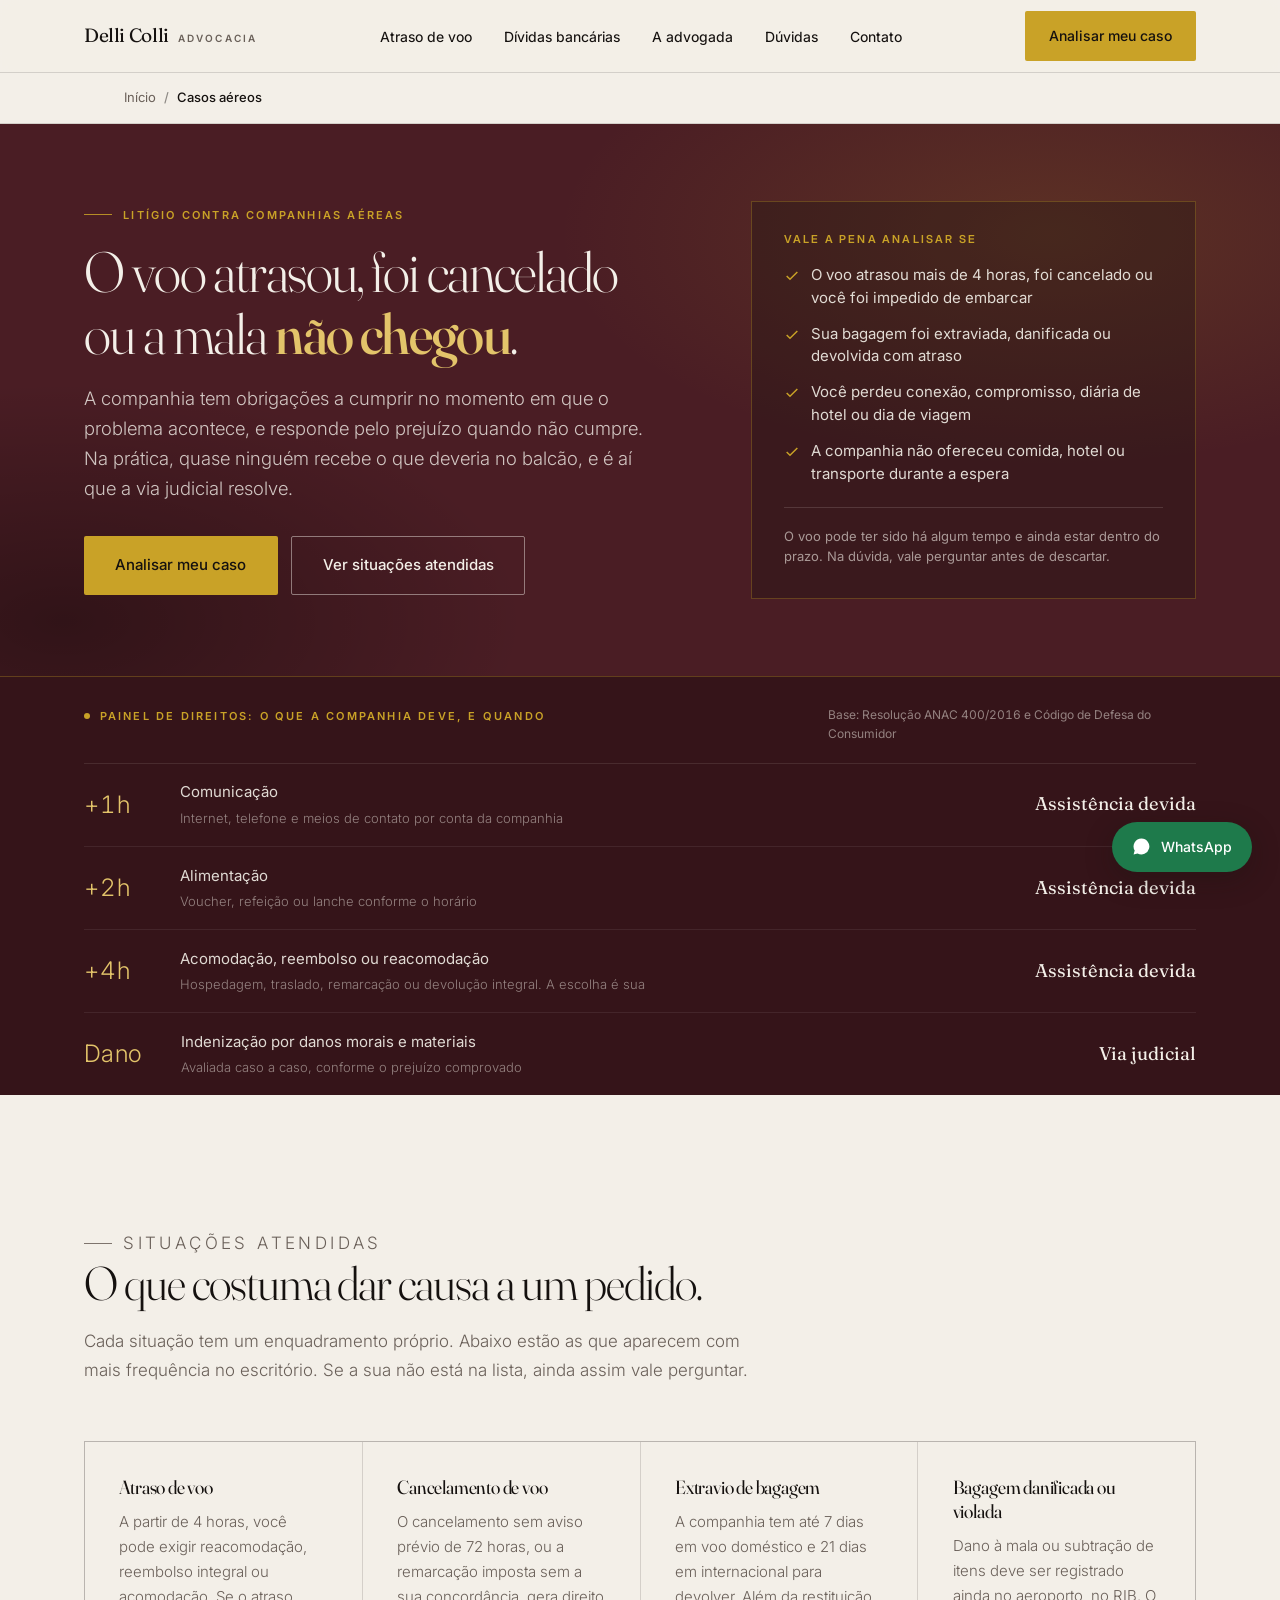
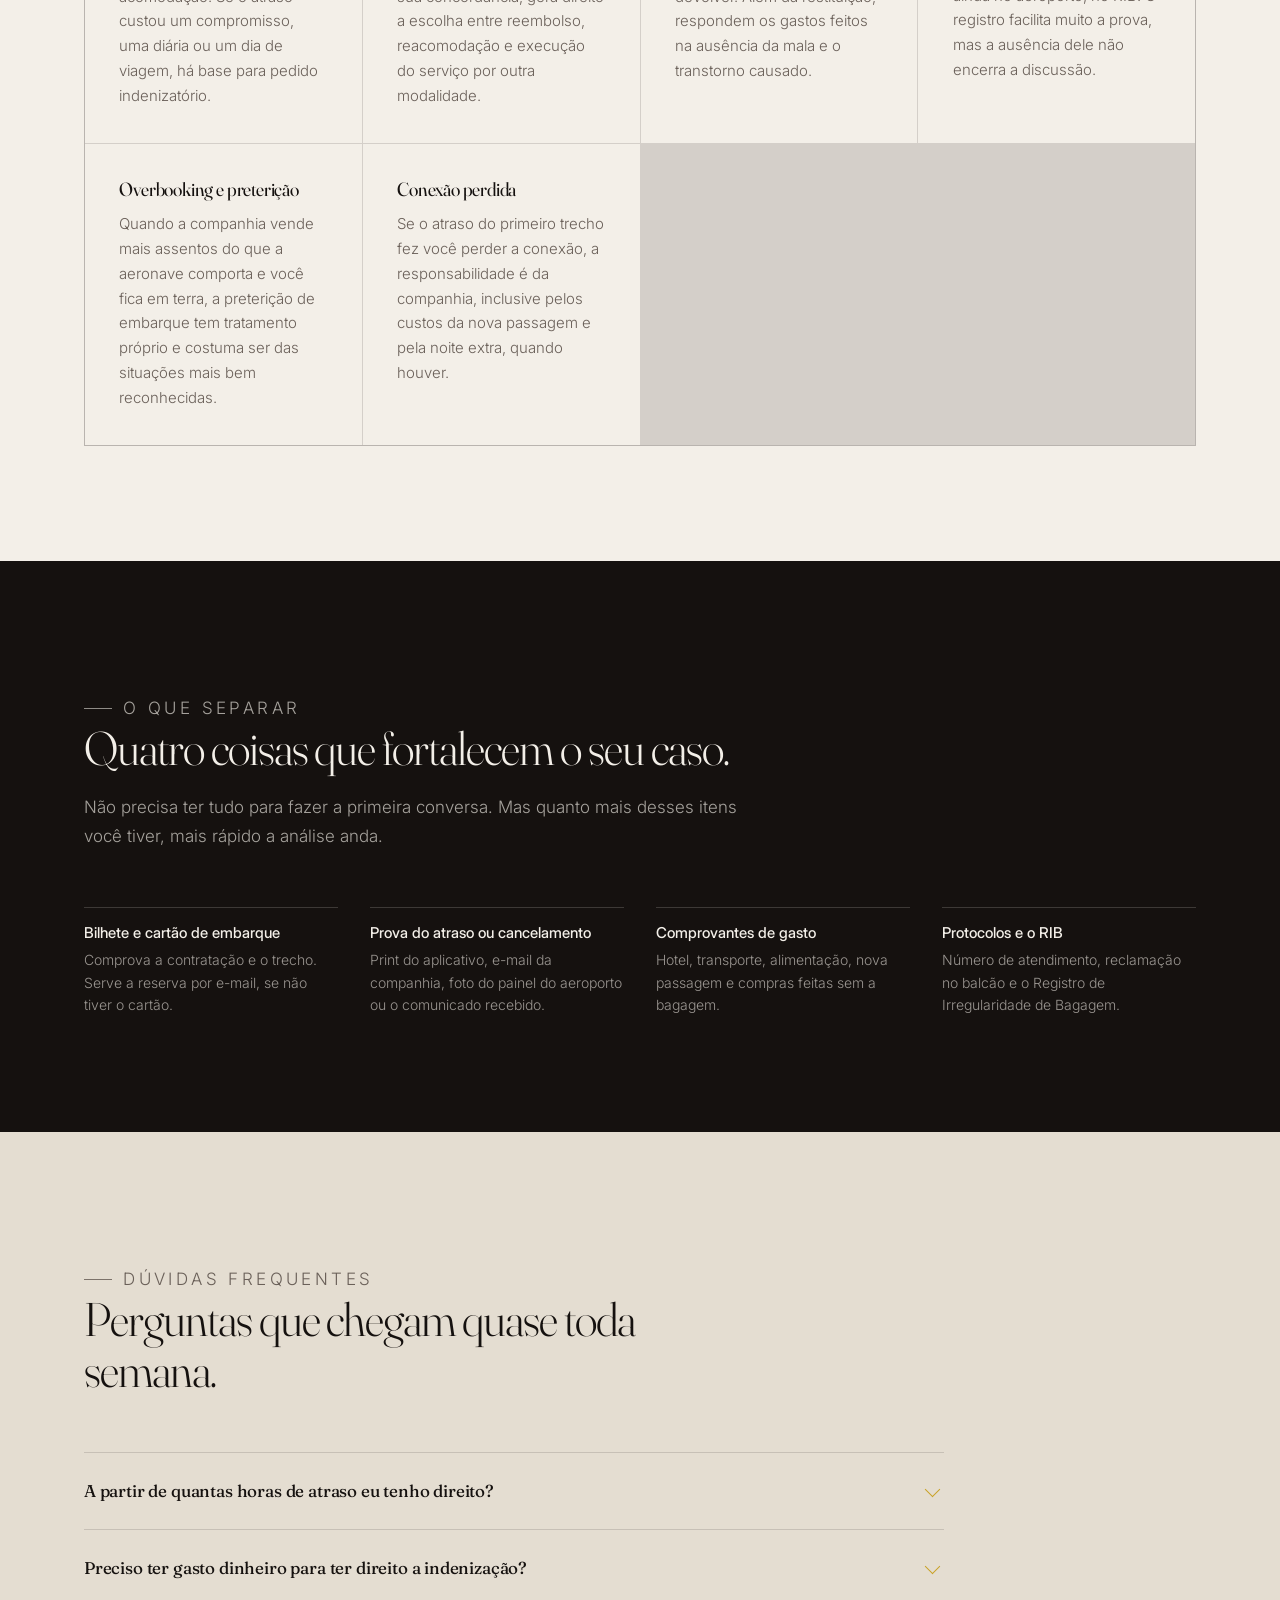
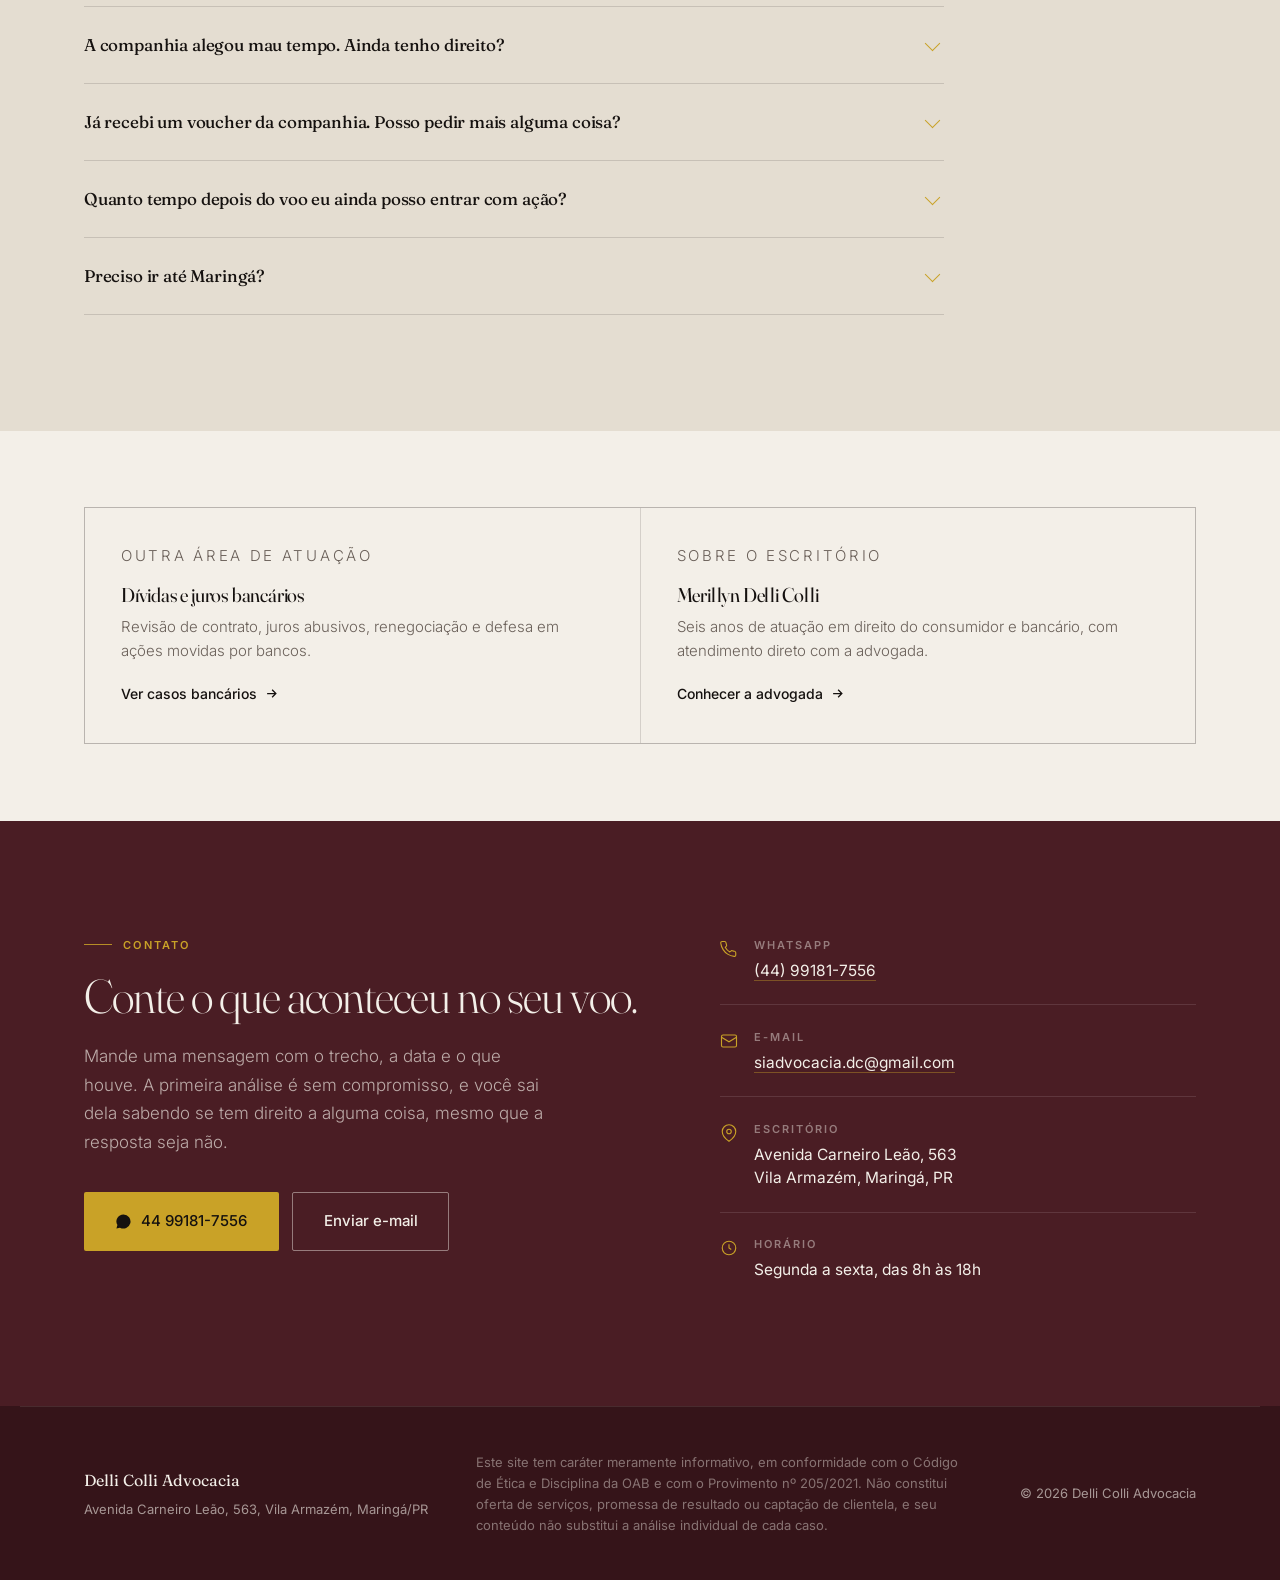
==== commit 85ad2af3: "Remover travessoes e deixar o texto mais natural Os travessoes foram substituidos reescrevendo as fr" ====
--- a/atraso-de-voo.html
+++ b/atraso-de-voo.html
@@ -3,7 +3,7 @@
 <head>
 <meta charset="utf-8">
 <meta name="viewport" content="width=device-width, initial-scale=1">
-<title>Indenização por Atraso de Voo e Bagagem Extraviada — Delli Colli Advocacia</title>
+<title>Indenização por Atraso de Voo e Bagagem Extraviada | Delli Colli Advocacia</title>
 <meta name="description" content="Voo atrasado, cancelado, overbooking ou bagagem extraviada? Saiba a que você tem direito e como pedir indenização. Atendimento em todo o Brasil.">
 <meta name="robots" content="index, follow">
 <link rel="icon" type="image/svg+xml" href="assets/favicon.svg">
@@ -11,7 +11,7 @@
 
 <meta property="og:type" content="website">
 <meta property="og:locale" content="pt_BR">
-<meta property="og:title" content="Indenização por Atraso de Voo — Delli Colli Advocacia">
+<meta property="og:title" content="Indenização por Atraso de Voo | Delli Colli Advocacia">
 <meta property="og:description" content="Voo atrasado, cancelado ou bagagem extraviada. Saiba a que você tem direito.">
 <meta property="og:image" content="assets/merillyn-retrato.jpg">
 
@@ -32,7 +32,7 @@
     "email": "siadvocacia.dc@gmail.com",
     "address": {
       "@type": "PostalAddress",
-      "streetAddress": "Avenida Carneiro Leão, 563 — Vila Armazém",
+      "streetAddress": "Avenida Carneiro Leão, 563, Vila Armazém",
       "addressLocality": "Maringá",
       "addressRegion": "PR",
       "addressCountry": "BR"
@@ -106,7 +106,7 @@
       <p class="eyebrow">Litígio contra companhias aéreas</p>
       <h1>O voo atrasou, foi cancelado ou a mala <em>não chegou</em>.</h1>
       <p class="subhero__lede">
-        A companhia tem obrigações a cumprir no momento em que o problema acontece —
+        A companhia tem obrigações a cumprir no momento em que o problema acontece,
         e responde pelo prejuízo quando não cumpre. Na prática, quase ninguém recebe
         o que deveria no balcão, e é aí que a via judicial resolve.
       </p>
@@ -150,7 +150,7 @@
 <section class="board" aria-labelledby="boardTitle">
   <div class="wrap board__in">
     <div class="board__head">
-      <p class="board__title" id="boardTitle">Painel de direitos — o que a companhia deve, e quando</p>
+      <p class="board__title" id="boardTitle">Painel de direitos: o que a companhia deve, e quando</p>
       <p class="board__note">Base: Resolução ANAC 400/2016 e Código de Defesa do Consumidor</p>
     </div>
     <ul class="board__rows">
@@ -171,7 +171,7 @@
       <li class="board__row">
         <span class="board__time">+4h</span>
         <span class="board__what">Acomodação, reembolso ou reacomodação
-          <small>Hospedagem, traslado, remarcação ou devolução integral — a escolha é sua</small>
+          <small>Hospedagem, traslado, remarcação ou devolução integral. A escolha é sua</small>
         </span>
         <span class="board__val">Assistência devida</span>
       </li>
@@ -194,7 +194,7 @@
       <h2>O que costuma dar causa a um pedido.</h2>
       <p>
         Cada situação tem um enquadramento próprio. Abaixo estão as que aparecem com
-        mais frequência no escritório — se a sua não está na lista, ainda assim vale perguntar.
+        mais frequência no escritório. Se a sua não está na lista, ainda assim vale perguntar.
       </p>
     </div>
 
@@ -243,7 +243,7 @@
         <h3>Conexão perdida</h3>
         <p>
           Se o atraso do primeiro trecho fez você perder a conexão, a responsabilidade
-          é da companhia — inclusive pelos custos da nova passagem e pela noite
+          é da companhia, inclusive pelos custos da nova passagem e pela noite
           extra, quando houver.
         </p>
       </article>
@@ -313,7 +313,7 @@
         <div class="faq__a">
           <p>
             Não necessariamente. Gastos comprovados embasam o pedido de danos materiais,
-            mas o dano moral é analisado pelo transtorno em si — perder um compromisso,
+            mas o dano moral é analisado pelo transtorno em si: perder um compromisso,
             passar a noite no aeroporto, chegar com a viagem encurtada.
           </p>
         </div>
@@ -339,8 +339,9 @@
         <div class="faq__a">
           <p>
             Em regra sim. O voucher costuma cobrir a assistência material devida no
-            momento — alimentação, hotel —, o que é diferente da reparação pelo prejuízo
-            que o problema causou. Aceitar o voucher não significa ter dado quitação.
+            momento, como alimentação e hotel, o que é diferente da reparação pelo
+            prejuízo que o problema causou. Aceitar o voucher não significa ter dado
+            quitação.
           </p>
           <p>
             Já a assinatura de um termo de acordo é outra história, e vale levar o
@@ -353,8 +354,8 @@
         <summary>Quanto tempo depois do voo eu ainda posso entrar com ação?</summary>
         <div class="faq__a">
           <p>
-            O prazo varia conforme a natureza do voo e o fundamento do pedido — há
-            entendimentos distintos para voos nacionais e internacionais, e alguns
+            O prazo varia conforme a natureza do voo e o fundamento do pedido, porque
+            há entendimentos distintos para voos nacionais e internacionais, e alguns
             prazos são curtos.
           </p>
           <p>
@@ -417,7 +418,7 @@
       <h2>Conte o que aconteceu no seu voo.</h2>
       <p class="contact__lede">
         Mande uma mensagem com o trecho, a data e o que houve. A primeira análise é
-        sem compromisso, e você sai dela sabendo se tem direito a alguma coisa — mesmo
+        sem compromisso, e você sai dela sabendo se tem direito a alguma coisa, mesmo
         que a resposta seja não.
       </p>
       <div class="contact__actions">
@@ -451,7 +452,7 @@
           <svg viewBox="0 0 24 24" fill="none" stroke="currentColor" stroke-width="1.5" aria-hidden="true"><path d="M21 10c0 7-9 13-9 13s-9-6-9-13a9 9 0 0 1 18 0Z"/><circle cx="12" cy="10" r="3"/></svg>
           <div>
             <dt>Escritório</dt>
-            <dd>Avenida Carneiro Leão, 563<br>Vila Armazém — Maringá, PR</dd>
+            <dd>Avenida Carneiro Leão, 563<br>Vila Armazém, Maringá, PR</dd>
           </div>
         </li>
         <li>
@@ -472,7 +473,7 @@
   <div class="wrap footer__in">
     <div>
       <p><strong style="color:var(--bone);font-family:var(--display);font-weight:400;font-size:1rem;">Delli Colli Advocacia</strong></p>
-      <p style="margin-top:.35rem;">Avenida Carneiro Leão, 563 — Vila Armazém, Maringá/PR</p>
+      <p style="margin-top:.35rem;">Avenida Carneiro Leão, 563, Vila Armazém, Maringá/PR</p>
     </div>
     <p class="footer__legal">
       Este site tem caráter meramente informativo, em conformidade com o Código de Ética
